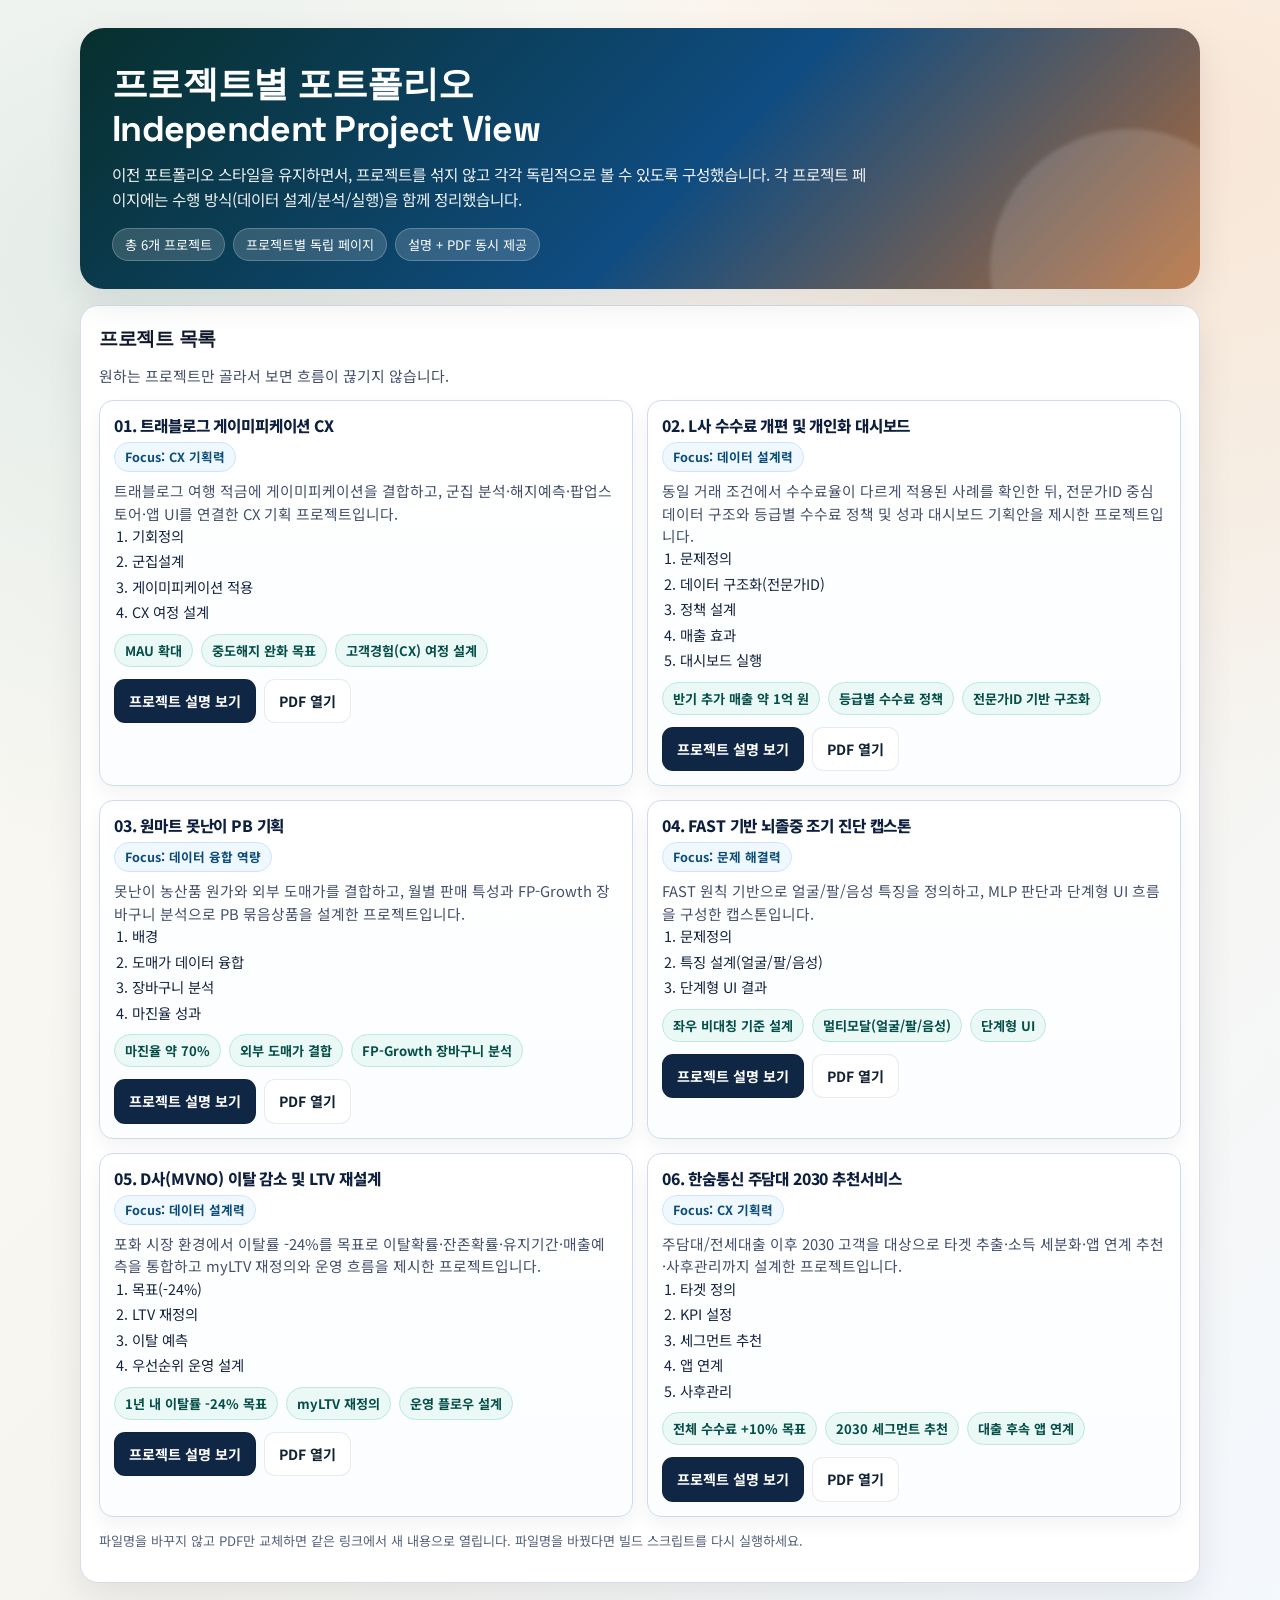
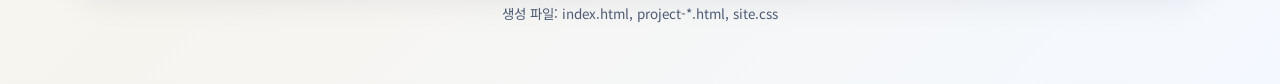
==== index.html @ a729271d "Add project-based portfolio website and source PDFs" ====
<!doctype html>
<html lang="ko">
<head>
  <meta charset="utf-8" />
  <meta name="viewport" content="width=device-width, initial-scale=1" />
  <title>프로젝트별 포트폴리오</title>
  <link rel="stylesheet" href="./site.css" />
</head>
<body>
  <div class="wrap">
    <header class="hero">
      <h1>프로젝트별 포트폴리오<br />Independent Project View</h1>
      <p>이전 포트폴리오 스타일을 유지하면서, 프로젝트를 섞지 않고 각각 독립적으로 볼 수 있도록 구성했습니다. 각 프로젝트 페이지에는 수행 방식(데이터 설계/분석/실행)을 함께 정리했습니다.</p>
      <div class="meta">
        <span>총 6개 프로젝트</span>
        <span>프로젝트별 독립 페이지</span>
        <span>설명 + PDF 동시 제공</span>
      </div>
    </header>

    <section class="section">
      <h2>프로젝트 목록</h2>
      <p class="headline">원하는 프로젝트만 골라서 보면 흐름이 끊기지 않습니다.</p>
      <div class="cards">
        
      <article class="card project-card">
        <h3 class="project-title">01. 트래블로그 게이미피케이션 CX</h3>
        <span class="project-focus">Focus: CX 기획력</span>
        <p class="project-summary">트래블로그 여행 적금에 게이미피케이션을 결합하고, 군집 분석·해지예측·팝업스토어·앱 UI를 연결한 CX 기획 프로젝트입니다.</p>
        <ol class="flow-list"><li>기회정의</li><li>군집설계</li><li>게이미피케이션 적용</li><li>CX 여정 설계</li></ol>
        <div class="kpi"><span>MAU 확대</span><span>중도해지 완화 목표</span><span>고객경험(CX) 여정 설계</span></div>
        <div class="btns">
          <a class="btn primary" href="./project-06-travelog.html">프로젝트 설명 보기</a>
          <a class="btn" href="./[디지털하나로] 하이파이브팀 2차 프로젝트 최종발표.pdf">PDF 열기</a>
        </div>
      </article>

      <article class="card project-card">
        <h3 class="project-title">02. L사 수수료 개편 및 개인화 대시보드</h3>
        <span class="project-focus">Focus: 데이터 설계력</span>
        <p class="project-summary">동일 거래 조건에서 수수료율이 다르게 적용된 사례를 확인한 뒤, 전문가ID 중심 데이터 구조와 등급별 수수료 정책 및 성과 대시보드 기획안을 제시한 프로젝트입니다.</p>
        <ol class="flow-list"><li>문제정의</li><li>데이터 구조화(전문가ID)</li><li>정책 설계</li><li>매출 효과</li><li>대시보드 실행</li></ol>
        <div class="kpi"><span>반기 추가 매출 약 1억 원</span><span>등급별 수수료 정책</span><span>전문가ID 기반 구조화</span></div>
        <div class="btns">
          <a class="btn primary" href="./project-01-lsight.html">프로젝트 설명 보기</a>
          <a class="btn" href="./[디지털 하나로] 3!4! _ 1차 프로젝트 발표.pdf">PDF 열기</a>
        </div>
      </article>

      <article class="card project-card">
        <h3 class="project-title">03. 원마트 못난이 PB 기획</h3>
        <span class="project-focus">Focus: 데이터 융합 역량</span>
        <p class="project-summary">못난이 농산품 원가와 외부 도매가를 결합하고, 월별 판매 특성과 FP-Growth 장바구니 분석으로 PB 묶음상품을 설계한 프로젝트입니다.</p>
        <ol class="flow-list"><li>배경</li><li>도매가 데이터 융합</li><li>장바구니 분석</li><li>마진율 성과</li></ol>
        <div class="kpi"><span>마진율 약 70%</span><span>외부 도매가 결합</span><span>FP-Growth 장바구니 분석</span></div>
        <div class="btns">
          <a class="btn primary" href="./project-03-onemart.html">프로젝트 설명 보기</a>
          <a class="btn" href="./[하나로 데이터 분석] 3!4!_미니프로젝트_최종.pdf">PDF 열기</a>
        </div>
      </article>

      <article class="card project-card">
        <h3 class="project-title">04. FAST 기반 뇌졸중 조기 진단 캡스톤</h3>
        <span class="project-focus">Focus: 문제 해결력</span>
        <p class="project-summary">FAST 원칙 기반으로 얼굴/팔/음성 특징을 정의하고, MLP 판단과 단계형 UI 흐름을 구성한 캡스톤입니다.</p>
        <ol class="flow-list"><li>문제정의</li><li>특징 설계(얼굴/팔/음성)</li><li>단계형 UI 결과</li></ol>
        <div class="kpi"><span>좌우 비대칭 기준 설계</span><span>멀티모달(얼굴/팔/음성)</span><span>단계형 UI</span></div>
        <div class="btns">
          <a class="btn primary" href="./project-04-fast.html">프로젝트 설명 보기</a>
          <a class="btn" href="./최종발표.pdf">PDF 열기</a>
        </div>
      </article>

      <article class="card project-card">
        <h3 class="project-title">05. D사(MVNO) 이탈 감소 및 LTV 재설계</h3>
        <span class="project-focus">Focus: 데이터 설계력</span>
        <p class="project-summary">포화 시장 환경에서 이탈률 -24%를 목표로 이탈확률·잔존확률·유지기간·매출예측을 통합하고 myLTV 재정의와 운영 흐름을 제시한 프로젝트입니다.</p>
        <ol class="flow-list"><li>목표(-24%)</li><li>LTV 재정의</li><li>이탈 예측</li><li>우선순위 운영 설계</li></ol>
        <div class="kpi"><span>1년 내 이탈률 -24% 목표</span><span>myLTV 재정의</span><span>운영 플로우 설계</span></div>
        <div class="btns">
          <a class="btn primary" href="./project-02-mvno.html">프로젝트 설명 보기</a>
          <a class="btn" href="./디지털하나로 8기 3차조 - 미니프로젝트.pdf">PDF 열기</a>
        </div>
      </article>

      <article class="card project-card">
        <h3 class="project-title">06. 한숨통신 주담대 2030 추천서비스</h3>
        <span class="project-focus">Focus: CX 기획력</span>
        <p class="project-summary">주담대/전세대출 이후 2030 고객을 대상으로 타겟 추출·소득 세분화·앱 연계 추천·사후관리까지 설계한 프로젝트입니다.</p>
        <ol class="flow-list"><li>타겟 정의</li><li>KPI 설정</li><li>세그먼트 추천</li><li>앱 연계</li><li>사후관리</li></ol>
        <div class="kpi"><span>전체 수수료 +10% 목표</span><span>2030 세그먼트 추천</span><span>대출 후속 앱 연계</span></div>
        <div class="btns">
          <a class="btn primary" href="./project-05-hansum.html">프로젝트 설명 보기</a>
          <a class="btn" href="./[디지털하나로] 한숨통신_최종발표자료.pdf">PDF 열기</a>
        </div>
      </article>

      </div>
      <p class="small">파일명을 바꾸지 않고 PDF만 교체하면 같은 링크에서 새 내용으로 열립니다. 파일명을 바꿨다면 빌드 스크립트를 다시 실행하세요.</p>
    </section>

    <footer>
      생성 파일: index.html, project-*.html, site.css
    </footer>
  </div>
</body>
</html>
---- site.css ----
@import url("https://fonts.googleapis.com/css2?family=Space+Grotesk:wght@400;500;700&family=Noto+Sans+KR:wght@400;500;700&display=swap");

:root {
  --bg: #f6f4ef;
  --ink: #10182b;
  --muted: #44506a;
  --brand: #0f766e;
  --brand-2: #ff7a18;
  --card: #ffffff;
  --line: #d7dde8;
  --chip: #eaf8f6;
  --shadow: 0 14px 36px rgba(16, 24, 43, 0.09);
  --radius: 18px;
}

* {
  box-sizing: border-box;
}

body {
  margin: 0;
  font-family: "Noto Sans KR", sans-serif;
  color: var(--ink);
  background:
    radial-gradient(circle at 8% 15%, rgba(15, 118, 110, 0.1) 0, rgba(15, 118, 110, 0) 35%),
    radial-gradient(circle at 93% 8%, rgba(255, 122, 24, 0.12) 0, rgba(255, 122, 24, 0) 33%),
    linear-gradient(135deg, #fdfbf7 0%, var(--bg) 60%, #f4f9ff 100%);
  line-height: 1.6;
}

.wrap {
  width: min(1120px, 92vw);
  margin: 0 auto;
  padding: 28px 0 60px;
}

.hero {
  background: linear-gradient(135deg, #072f2d 0%, #0f4c81 55%, #ff7a18 120%);
  color: #fefefe;
  border-radius: 24px;
  padding: 34px 32px 28px;
  box-shadow: var(--shadow);
  position: relative;
  overflow: hidden;
}

.hero::after {
  content: "";
  position: absolute;
  inset: auto -70px -120px auto;
  width: 280px;
  height: 280px;
  border-radius: 50%;
  background: rgba(255, 255, 255, 0.14);
  filter: blur(2px);
}

.hero h1 {
  margin: 0 0 10px;
  font-family: "Space Grotesk", sans-serif;
  font-size: clamp(1.5rem, 2.8vw, 2.25rem);
  line-height: 1.25;
  letter-spacing: -0.02em;
}

.hero p {
  margin: 0;
  font-size: 0.98rem;
  color: rgba(255, 255, 255, 0.92);
  max-width: 760px;
}

.meta {
  margin-top: 16px;
  display: flex;
  gap: 8px;
  flex-wrap: wrap;
}

.meta span {
  background: rgba(255, 255, 255, 0.16);
  border: 1px solid rgba(255, 255, 255, 0.22);
  border-radius: 999px;
  padding: 5px 12px;
  font-size: 0.82rem;
}

.section {
  margin-top: 16px;
  background: var(--card);
  border: 1px solid var(--line);
  border-radius: var(--radius);
  padding: 18px;
  box-shadow: var(--shadow);
}

.section h2 {
  margin: 0 0 10px;
  font-family: "Space Grotesk", sans-serif;
  letter-spacing: -0.015em;
  font-size: 1.18rem;
}

.headline {
  margin: 0 0 12px;
  color: var(--muted);
  font-size: 0.93rem;
}

.cards {
  display: grid;
  grid-template-columns: repeat(auto-fit, minmax(360px, 1fr));
  gap: 14px;
}

.card {
  border: 1px solid var(--line);
  border-radius: 14px;
  padding: 14px;
  background: #fff;
}

.card h3 {
  margin: 0 0 6px;
  font-size: 0.98rem;
  line-height: 1.35;
}

.card p {
  margin: 0;
  color: var(--muted);
  font-size: 0.92rem;
  line-height: 1.52;
}

.project-card {
  background: linear-gradient(180deg, #ffffff 0%, #fbfdff 100%);
  border: 1px solid #cfdaed;
  box-shadow: 0 8px 18px rgba(16, 24, 43, 0.05);
}

.project-title {
  margin: 0 0 7px;
  font-size: 1.18rem;
  font-weight: 800;
  color: #0e1f3e;
  line-height: 1.48;
  letter-spacing: -0.01em;
}

.project-focus {
  display: inline-flex;
  align-items: center;
  border-radius: 999px;
  background: #f0f8ff;
  color: #0b4d79;
  border: 1px solid #cfe3ff;
  padding: 4px 10px;
  font-size: 0.79rem;
  font-weight: 700;
  margin-bottom: 8px;
}

.project-summary {
  margin: 0 0 8px;
  color: #2c3f60;
  font-size: 0.9rem;
  line-height: 1.6;
}

.flow-list {
  margin: 0 0 10px;
  padding-left: 18px;
  color: #16253f;
  font-size: 0.9rem;
  line-height: 1.56;
}

.flow-list li {
  margin-bottom: 3px;
}

.kpi {
  display: flex;
  flex-wrap: wrap;
  gap: 8px;
  margin: 8px 0 12px;
}

.kpi span {
  background: var(--chip);
  color: #064e48;
  border: 1px solid #bde7df;
  border-radius: 999px;
  padding: 5px 10px;
  font-size: 0.82rem;
  font-weight: 700;
}

.btn {
  display: inline-flex;
  align-items: center;
  justify-content: center;
  text-decoration: none;
  border-radius: 11px;
  font-weight: 700;
  padding: 10px 14px;
  font-size: 0.88rem;
  border: 1px solid rgba(0, 0, 0, 0.08);
  background: #fff;
  color: #123;
}

.btn.primary {
  background: #102645;
  color: #fff;
}

.btns {
  display: flex;
  gap: 8px;
  flex-wrap: wrap;
  margin-top: 10px;
}

.method-list {
  margin: 0;
  padding: 0;
  list-style: none;
  display: grid;
  gap: 10px;
}

.method-item {
  border: 1px solid #d6deec;
  border-radius: 14px;
  background: linear-gradient(180deg, #ffffff 0%, #f8fbff 100%);
  padding: 12px 14px;
}

.method-head {
  display: flex;
  align-items: flex-start;
  gap: 10px;
  margin-bottom: 6px;
}

.method-no {
  min-width: 32px;
  text-align: center;
  border-radius: 999px;
  background: #eaf2ff;
  border: 1px solid #c8daf7;
  color: #0b4178;
  font-family: "Space Grotesk", sans-serif;
  font-size: 0.78rem;
  font-weight: 700;
  padding: 3px 8px;
  line-height: 1.2;
}

.method-head h3 {
  margin: 1px 0 0;
  font-size: 0.98rem;
  line-height: 1.45;
  color: #0f2347;
  letter-spacing: -0.005em;
}

.method-item p {
  margin: 0;
  font-size: 0.93rem;
  line-height: 1.72;
  color: #2d3e5f;
  word-break: keep-all;
}

.pdf-wrap {
  margin-top: 12px;
  border: 1px solid var(--line);
  border-radius: 12px;
  background: #fff;
  overflow: hidden;
}

iframe {
  width: 100%;
  height: min(76vh, 980px);
  border: 0;
}

.small {
  font-size: 0.82rem;
  color: #54627c;
}

footer {
  margin-top: 20px;
  font-size: 0.84rem;
  color: #4e5b75;
  text-align: center;
}

@media (max-width: 760px) {
  .hero {
    padding: 24px 20px;
  }
  .section {
    padding: 14px;
  }
}
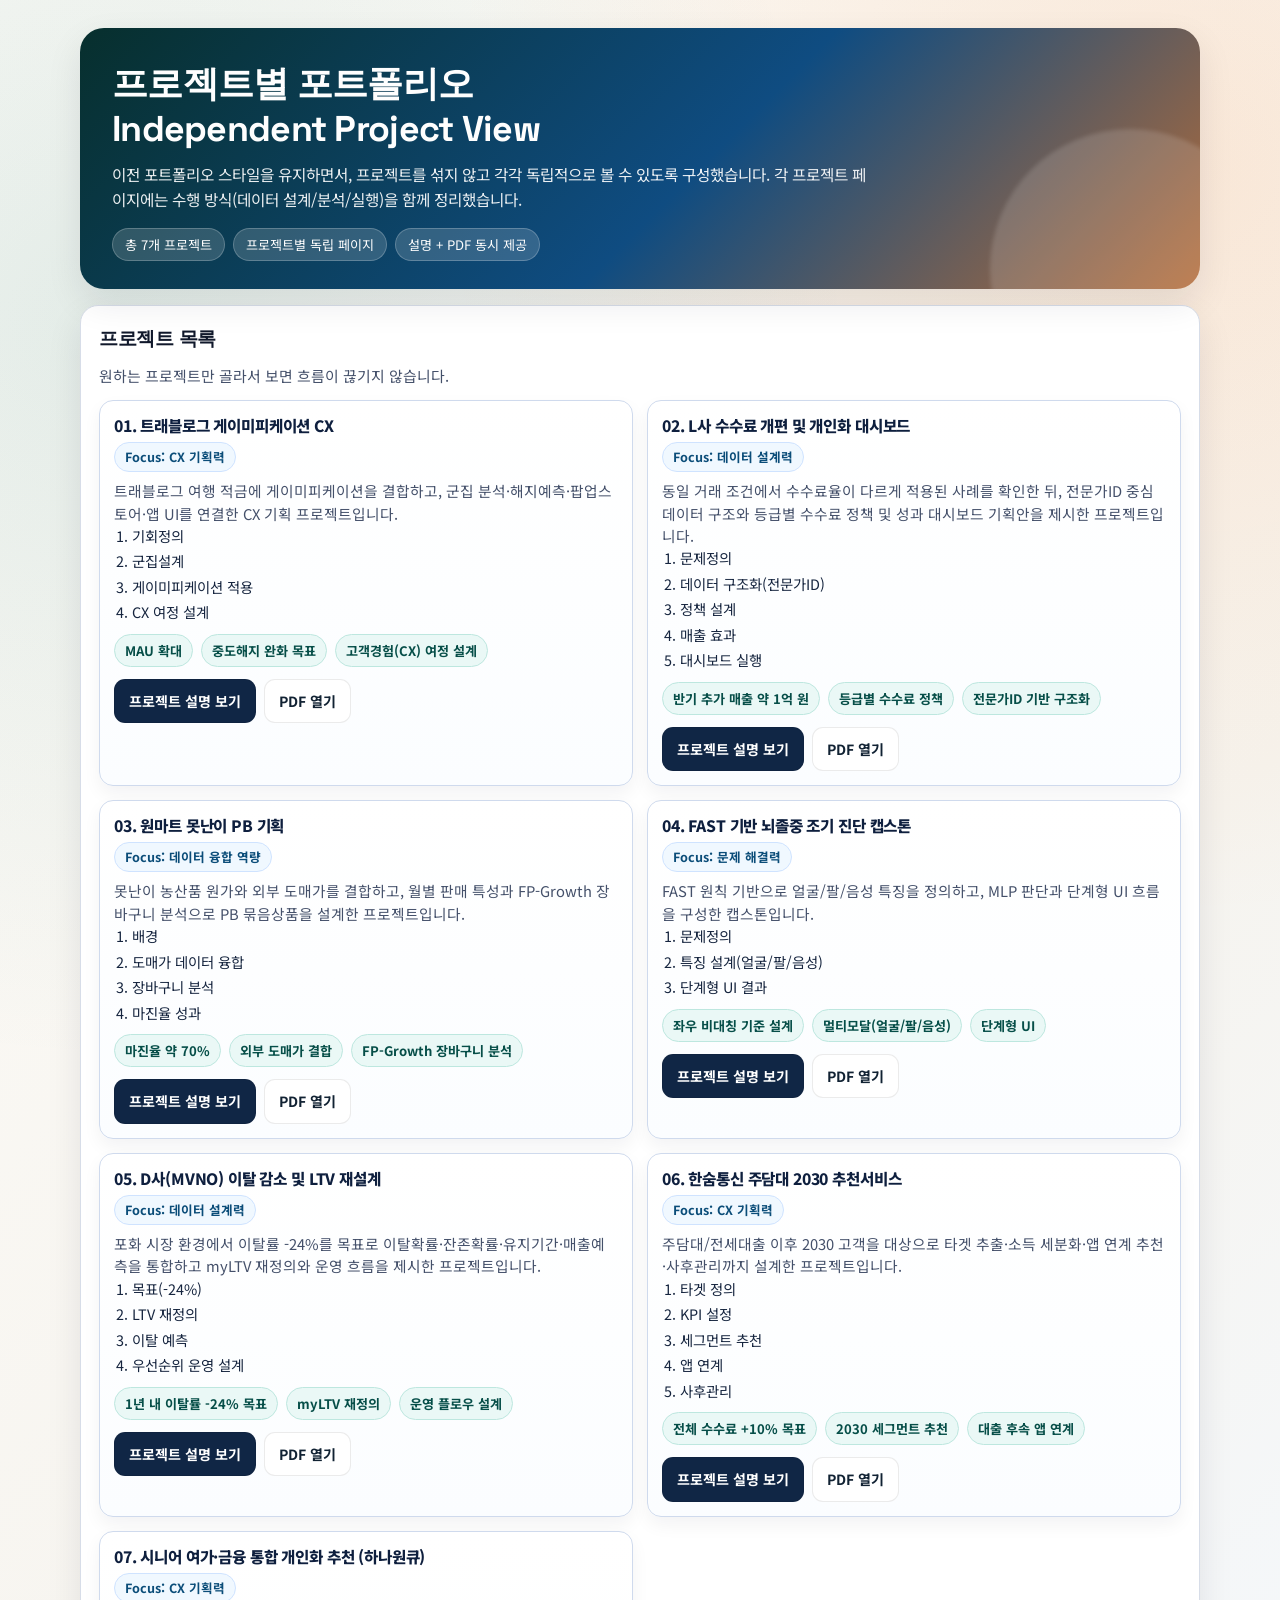
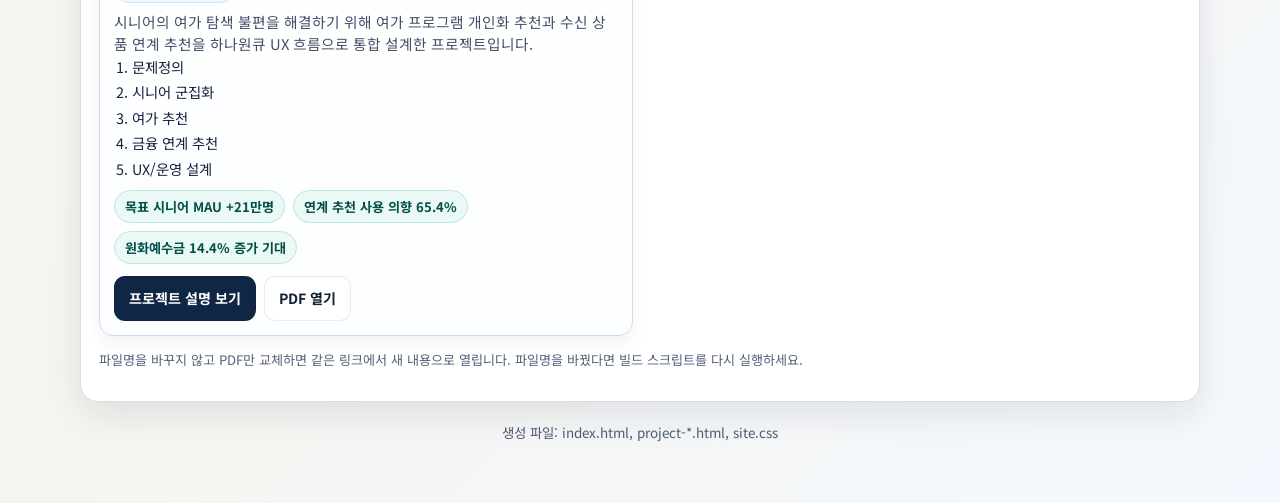
==== commit 4010ef0a: "Add senior lifecare recommendation project page" ====
--- a/index.html
+++ b/index.html
@@ -12,7 +12,7 @@
       <h1>프로젝트별 포트폴리오<br />Independent Project View</h1>
       <p>이전 포트폴리오 스타일을 유지하면서, 프로젝트를 섞지 않고 각각 독립적으로 볼 수 있도록 구성했습니다. 각 프로젝트 페이지에는 수행 방식(데이터 설계/분석/실행)을 함께 정리했습니다.</p>
       <div class="meta">
-        <span>총 6개 프로젝트</span>
+        <span>총 7개 프로젝트</span>
         <span>프로젝트별 독립 페이지</span>
         <span>설명 + PDF 동시 제공</span>
       </div>
@@ -31,7 +31,7 @@
         <div class="kpi"><span>MAU 확대</span><span>중도해지 완화 목표</span><span>고객경험(CX) 여정 설계</span></div>
         <div class="btns">
           <a class="btn primary" href="./project-06-travelog.html">프로젝트 설명 보기</a>
-          <a class="btn" href="./[디지털하나로] 하이파이브팀 2차 프로젝트 최종발표.pdf">PDF 열기</a>
+          <a class="btn" href="./project-06-travelog.pdf">PDF 열기</a>
         </div>
       </article>
 
@@ -43,7 +43,7 @@
         <div class="kpi"><span>반기 추가 매출 약 1억 원</span><span>등급별 수수료 정책</span><span>전문가ID 기반 구조화</span></div>
         <div class="btns">
           <a class="btn primary" href="./project-01-lsight.html">프로젝트 설명 보기</a>
-          <a class="btn" href="./[디지털 하나로] 3!4! _ 1차 프로젝트 발표.pdf">PDF 열기</a>
+          <a class="btn" href="./project-01-lsight.pdf">PDF 열기</a>
         </div>
       </article>
 
@@ -55,7 +55,7 @@
         <div class="kpi"><span>마진율 약 70%</span><span>외부 도매가 결합</span><span>FP-Growth 장바구니 분석</span></div>
         <div class="btns">
           <a class="btn primary" href="./project-03-onemart.html">프로젝트 설명 보기</a>
-          <a class="btn" href="./[하나로 데이터 분석] 3!4!_미니프로젝트_최종.pdf">PDF 열기</a>
+          <a class="btn" href="./project-03-onemart.pdf">PDF 열기</a>
         </div>
       </article>
 
@@ -67,7 +67,7 @@
         <div class="kpi"><span>좌우 비대칭 기준 설계</span><span>멀티모달(얼굴/팔/음성)</span><span>단계형 UI</span></div>
         <div class="btns">
           <a class="btn primary" href="./project-04-fast.html">프로젝트 설명 보기</a>
-          <a class="btn" href="./최종발표.pdf">PDF 열기</a>
+          <a class="btn" href="./project-04-fast.pdf">PDF 열기</a>
         </div>
       </article>
 
@@ -79,7 +79,7 @@
         <div class="kpi"><span>1년 내 이탈률 -24% 목표</span><span>myLTV 재정의</span><span>운영 플로우 설계</span></div>
         <div class="btns">
           <a class="btn primary" href="./project-02-mvno.html">프로젝트 설명 보기</a>
-          <a class="btn" href="./디지털하나로 8기 3차조 - 미니프로젝트.pdf">PDF 열기</a>
+          <a class="btn" href="./project-02-mvno.pdf">PDF 열기</a>
         </div>
       </article>
 
@@ -91,7 +91,19 @@
         <div class="kpi"><span>전체 수수료 +10% 목표</span><span>2030 세그먼트 추천</span><span>대출 후속 앱 연계</span></div>
         <div class="btns">
           <a class="btn primary" href="./project-05-hansum.html">프로젝트 설명 보기</a>
-          <a class="btn" href="./[디지털하나로] 한숨통신_최종발표자료.pdf">PDF 열기</a>
+          <a class="btn" href="./project-05-hansum.pdf">PDF 열기</a>
+        </div>
+      </article>
+
+      <article class="card project-card">
+        <h3 class="project-title">07. 시니어 여가·금융 통합 개인화 추천 (하나원큐)</h3>
+        <span class="project-focus">Focus: CX 기획력</span>
+        <p class="project-summary">시니어의 여가 탐색 불편을 해결하기 위해 여가 프로그램 개인화 추천과 수신 상품 연계 추천을 하나원큐 UX 흐름으로 통합 설계한 프로젝트입니다.</p>
+        <ol class="flow-list"><li>문제정의</li><li>시니어 군집화</li><li>여가 추천</li><li>금융 연계 추천</li><li>UX/운영 설계</li></ol>
+        <div class="kpi"><span>목표 시니어 MAU +21만명</span><span>연계 추천 사용 의향 65.4%</span><span>원화예수금 14.4% 증가 기대</span></div>
+        <div class="btns">
+          <a class="btn primary" href="./project-07-senior-lifecare.html">프로젝트 설명 보기</a>
+          <a class="btn" href="./project-07-senior-lifecare.pdf">PDF 열기</a>
         </div>
       </article>
 
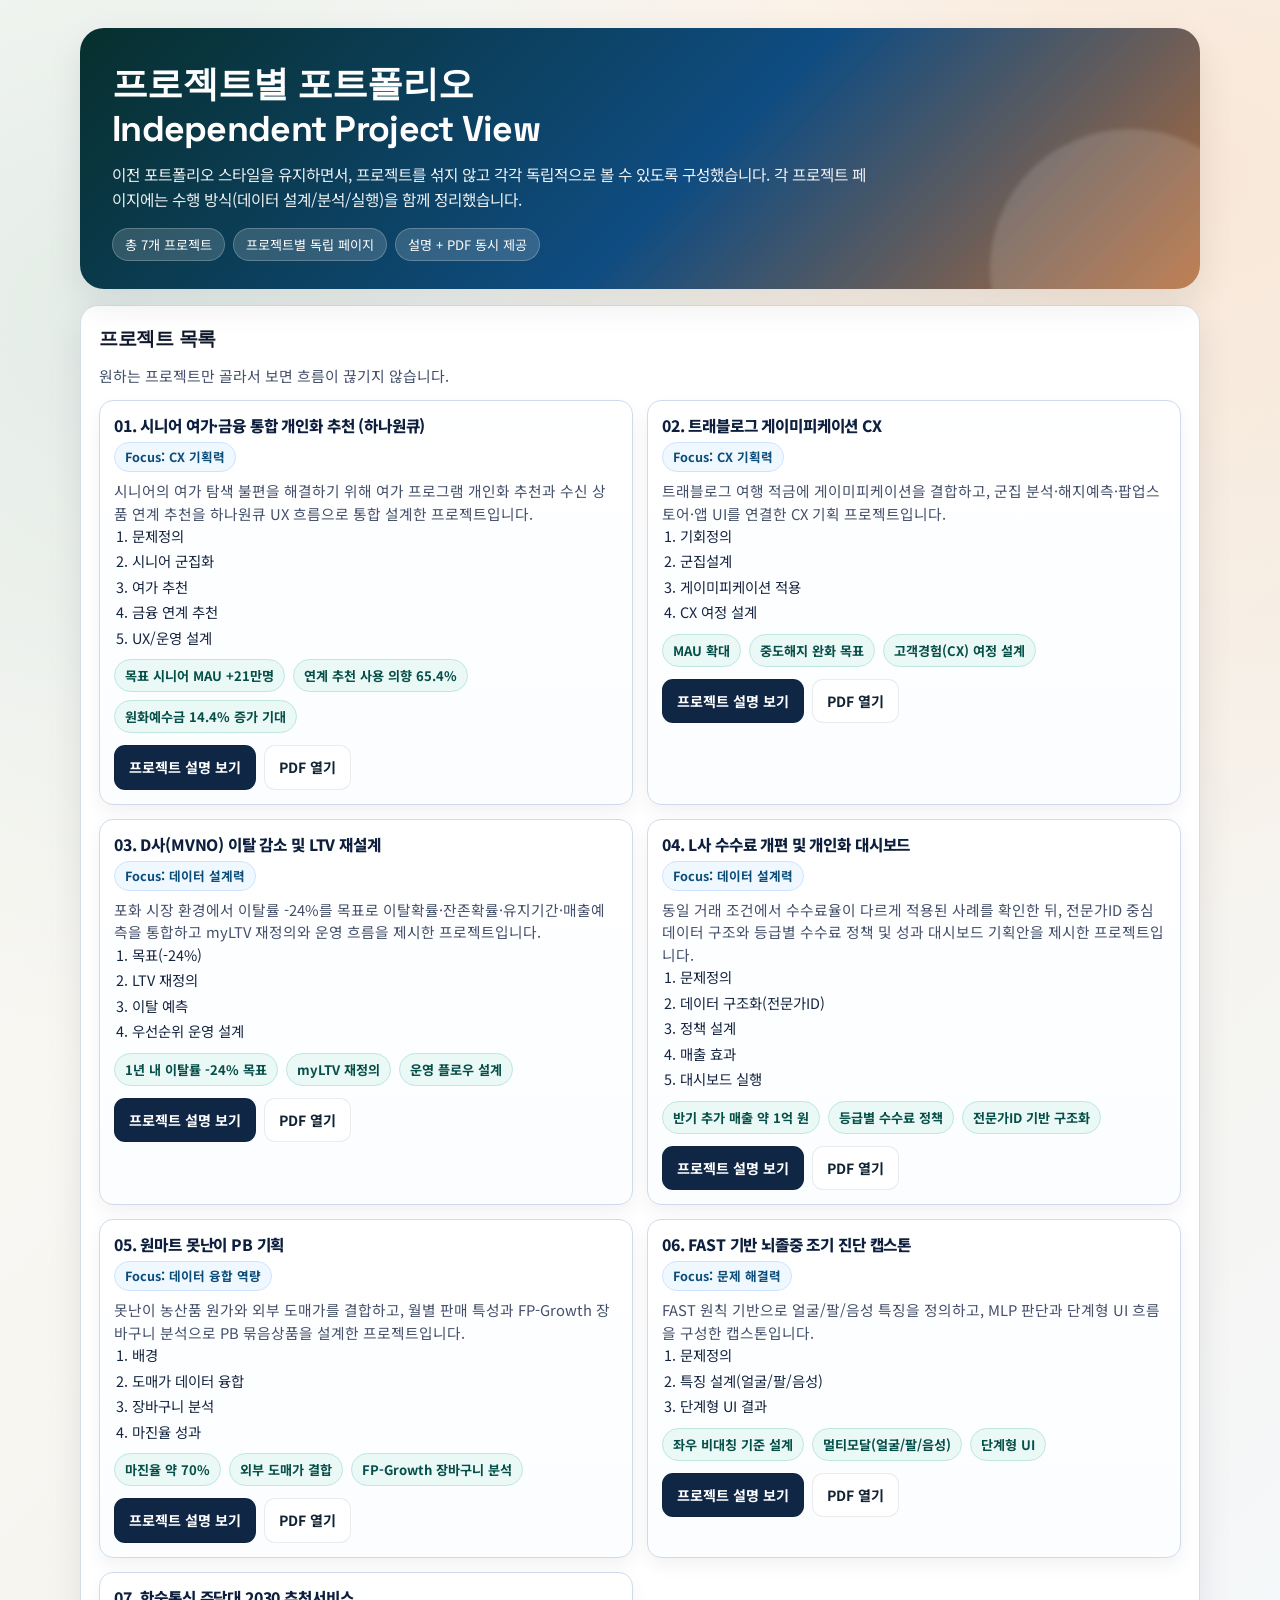
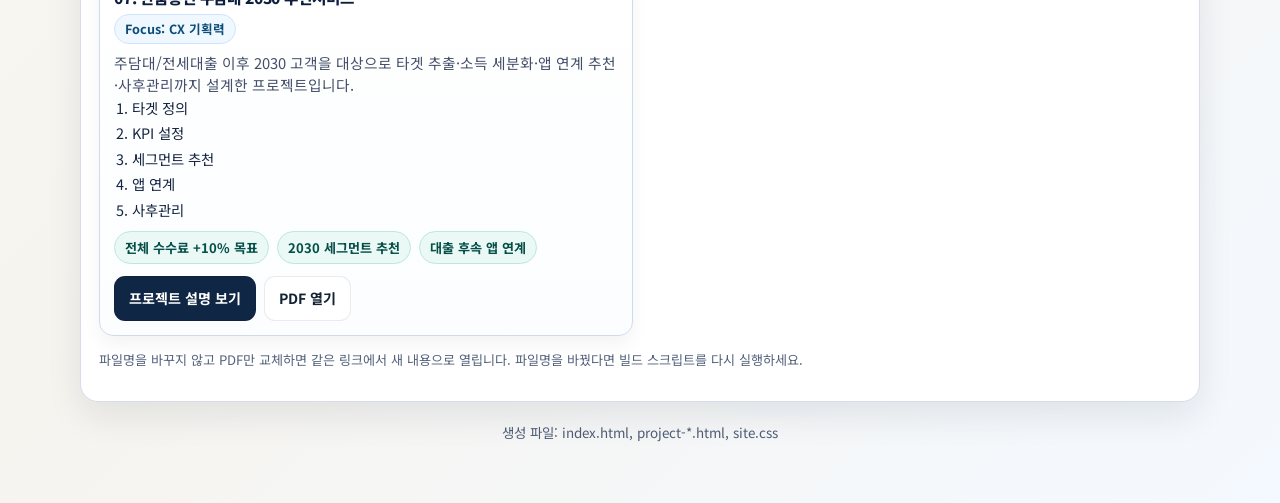
==== commit 9f0d3c5f: "Reorder project list as requested" ====
--- a/index.html
+++ b/index.html
@@ -24,7 +24,19 @@
       <div class="cards">
         
       <article class="card project-card">
-        <h3 class="project-title">01. 트래블로그 게이미피케이션 CX</h3>
+        <h3 class="project-title">01. 시니어 여가·금융 통합 개인화 추천 (하나원큐)</h3>
+        <span class="project-focus">Focus: CX 기획력</span>
+        <p class="project-summary">시니어의 여가 탐색 불편을 해결하기 위해 여가 프로그램 개인화 추천과 수신 상품 연계 추천을 하나원큐 UX 흐름으로 통합 설계한 프로젝트입니다.</p>
+        <ol class="flow-list"><li>문제정의</li><li>시니어 군집화</li><li>여가 추천</li><li>금융 연계 추천</li><li>UX/운영 설계</li></ol>
+        <div class="kpi"><span>목표 시니어 MAU +21만명</span><span>연계 추천 사용 의향 65.4%</span><span>원화예수금 14.4% 증가 기대</span></div>
+        <div class="btns">
+          <a class="btn primary" href="./project-07-senior-lifecare.html">프로젝트 설명 보기</a>
+          <a class="btn" href="./project-07-senior-lifecare.pdf">PDF 열기</a>
+        </div>
+      </article>
+
+      <article class="card project-card">
+        <h3 class="project-title">02. 트래블로그 게이미피케이션 CX</h3>
         <span class="project-focus">Focus: CX 기획력</span>
         <p class="project-summary">트래블로그 여행 적금에 게이미피케이션을 결합하고, 군집 분석·해지예측·팝업스토어·앱 UI를 연결한 CX 기획 프로젝트입니다.</p>
         <ol class="flow-list"><li>기회정의</li><li>군집설계</li><li>게이미피케이션 적용</li><li>CX 여정 설계</li></ol>
@@ -36,7 +48,19 @@
       </article>
 
       <article class="card project-card">
-        <h3 class="project-title">02. L사 수수료 개편 및 개인화 대시보드</h3>
+        <h3 class="project-title">03. D사(MVNO) 이탈 감소 및 LTV 재설계</h3>
+        <span class="project-focus">Focus: 데이터 설계력</span>
+        <p class="project-summary">포화 시장 환경에서 이탈률 -24%를 목표로 이탈확률·잔존확률·유지기간·매출예측을 통합하고 myLTV 재정의와 운영 흐름을 제시한 프로젝트입니다.</p>
+        <ol class="flow-list"><li>목표(-24%)</li><li>LTV 재정의</li><li>이탈 예측</li><li>우선순위 운영 설계</li></ol>
+        <div class="kpi"><span>1년 내 이탈률 -24% 목표</span><span>myLTV 재정의</span><span>운영 플로우 설계</span></div>
+        <div class="btns">
+          <a class="btn primary" href="./project-02-mvno.html">프로젝트 설명 보기</a>
+          <a class="btn" href="./project-02-mvno.pdf">PDF 열기</a>
+        </div>
+      </article>
+
+      <article class="card project-card">
+        <h3 class="project-title">04. L사 수수료 개편 및 개인화 대시보드</h3>
         <span class="project-focus">Focus: 데이터 설계력</span>
         <p class="project-summary">동일 거래 조건에서 수수료율이 다르게 적용된 사례를 확인한 뒤, 전문가ID 중심 데이터 구조와 등급별 수수료 정책 및 성과 대시보드 기획안을 제시한 프로젝트입니다.</p>
         <ol class="flow-list"><li>문제정의</li><li>데이터 구조화(전문가ID)</li><li>정책 설계</li><li>매출 효과</li><li>대시보드 실행</li></ol>
@@ -48,7 +72,7 @@
       </article>
 
       <article class="card project-card">
-        <h3 class="project-title">03. 원마트 못난이 PB 기획</h3>
+        <h3 class="project-title">05. 원마트 못난이 PB 기획</h3>
         <span class="project-focus">Focus: 데이터 융합 역량</span>
         <p class="project-summary">못난이 농산품 원가와 외부 도매가를 결합하고, 월별 판매 특성과 FP-Growth 장바구니 분석으로 PB 묶음상품을 설계한 프로젝트입니다.</p>
         <ol class="flow-list"><li>배경</li><li>도매가 데이터 융합</li><li>장바구니 분석</li><li>마진율 성과</li></ol>
@@ -60,7 +84,7 @@
       </article>
 
       <article class="card project-card">
-        <h3 class="project-title">04. FAST 기반 뇌졸중 조기 진단 캡스톤</h3>
+        <h3 class="project-title">06. FAST 기반 뇌졸중 조기 진단 캡스톤</h3>
         <span class="project-focus">Focus: 문제 해결력</span>
         <p class="project-summary">FAST 원칙 기반으로 얼굴/팔/음성 특징을 정의하고, MLP 판단과 단계형 UI 흐름을 구성한 캡스톤입니다.</p>
         <ol class="flow-list"><li>문제정의</li><li>특징 설계(얼굴/팔/음성)</li><li>단계형 UI 결과</li></ol>
@@ -72,19 +96,7 @@
       </article>
 
       <article class="card project-card">
-        <h3 class="project-title">05. D사(MVNO) 이탈 감소 및 LTV 재설계</h3>
-        <span class="project-focus">Focus: 데이터 설계력</span>
-        <p class="project-summary">포화 시장 환경에서 이탈률 -24%를 목표로 이탈확률·잔존확률·유지기간·매출예측을 통합하고 myLTV 재정의와 운영 흐름을 제시한 프로젝트입니다.</p>
-        <ol class="flow-list"><li>목표(-24%)</li><li>LTV 재정의</li><li>이탈 예측</li><li>우선순위 운영 설계</li></ol>
-        <div class="kpi"><span>1년 내 이탈률 -24% 목표</span><span>myLTV 재정의</span><span>운영 플로우 설계</span></div>
-        <div class="btns">
-          <a class="btn primary" href="./project-02-mvno.html">프로젝트 설명 보기</a>
-          <a class="btn" href="./project-02-mvno.pdf">PDF 열기</a>
-        </div>
-      </article>
-
-      <article class="card project-card">
-        <h3 class="project-title">06. 한숨통신 주담대 2030 추천서비스</h3>
+        <h3 class="project-title">07. 한숨통신 주담대 2030 추천서비스</h3>
         <span class="project-focus">Focus: CX 기획력</span>
         <p class="project-summary">주담대/전세대출 이후 2030 고객을 대상으로 타겟 추출·소득 세분화·앱 연계 추천·사후관리까지 설계한 프로젝트입니다.</p>
         <ol class="flow-list"><li>타겟 정의</li><li>KPI 설정</li><li>세그먼트 추천</li><li>앱 연계</li><li>사후관리</li></ol>
@@ -92,18 +104,6 @@
         <div class="btns">
           <a class="btn primary" href="./project-05-hansum.html">프로젝트 설명 보기</a>
           <a class="btn" href="./project-05-hansum.pdf">PDF 열기</a>
-        </div>
-      </article>
-
-      <article class="card project-card">
-        <h3 class="project-title">07. 시니어 여가·금융 통합 개인화 추천 (하나원큐)</h3>
-        <span class="project-focus">Focus: CX 기획력</span>
-        <p class="project-summary">시니어의 여가 탐색 불편을 해결하기 위해 여가 프로그램 개인화 추천과 수신 상품 연계 추천을 하나원큐 UX 흐름으로 통합 설계한 프로젝트입니다.</p>
-        <ol class="flow-list"><li>문제정의</li><li>시니어 군집화</li><li>여가 추천</li><li>금융 연계 추천</li><li>UX/운영 설계</li></ol>
-        <div class="kpi"><span>목표 시니어 MAU +21만명</span><span>연계 추천 사용 의향 65.4%</span><span>원화예수금 14.4% 증가 기대</span></div>
-        <div class="btns">
-          <a class="btn primary" href="./project-07-senior-lifecare.html">프로젝트 설명 보기</a>
-          <a class="btn" href="./project-07-senior-lifecare.pdf">PDF 열기</a>
         </div>
       </article>
 
